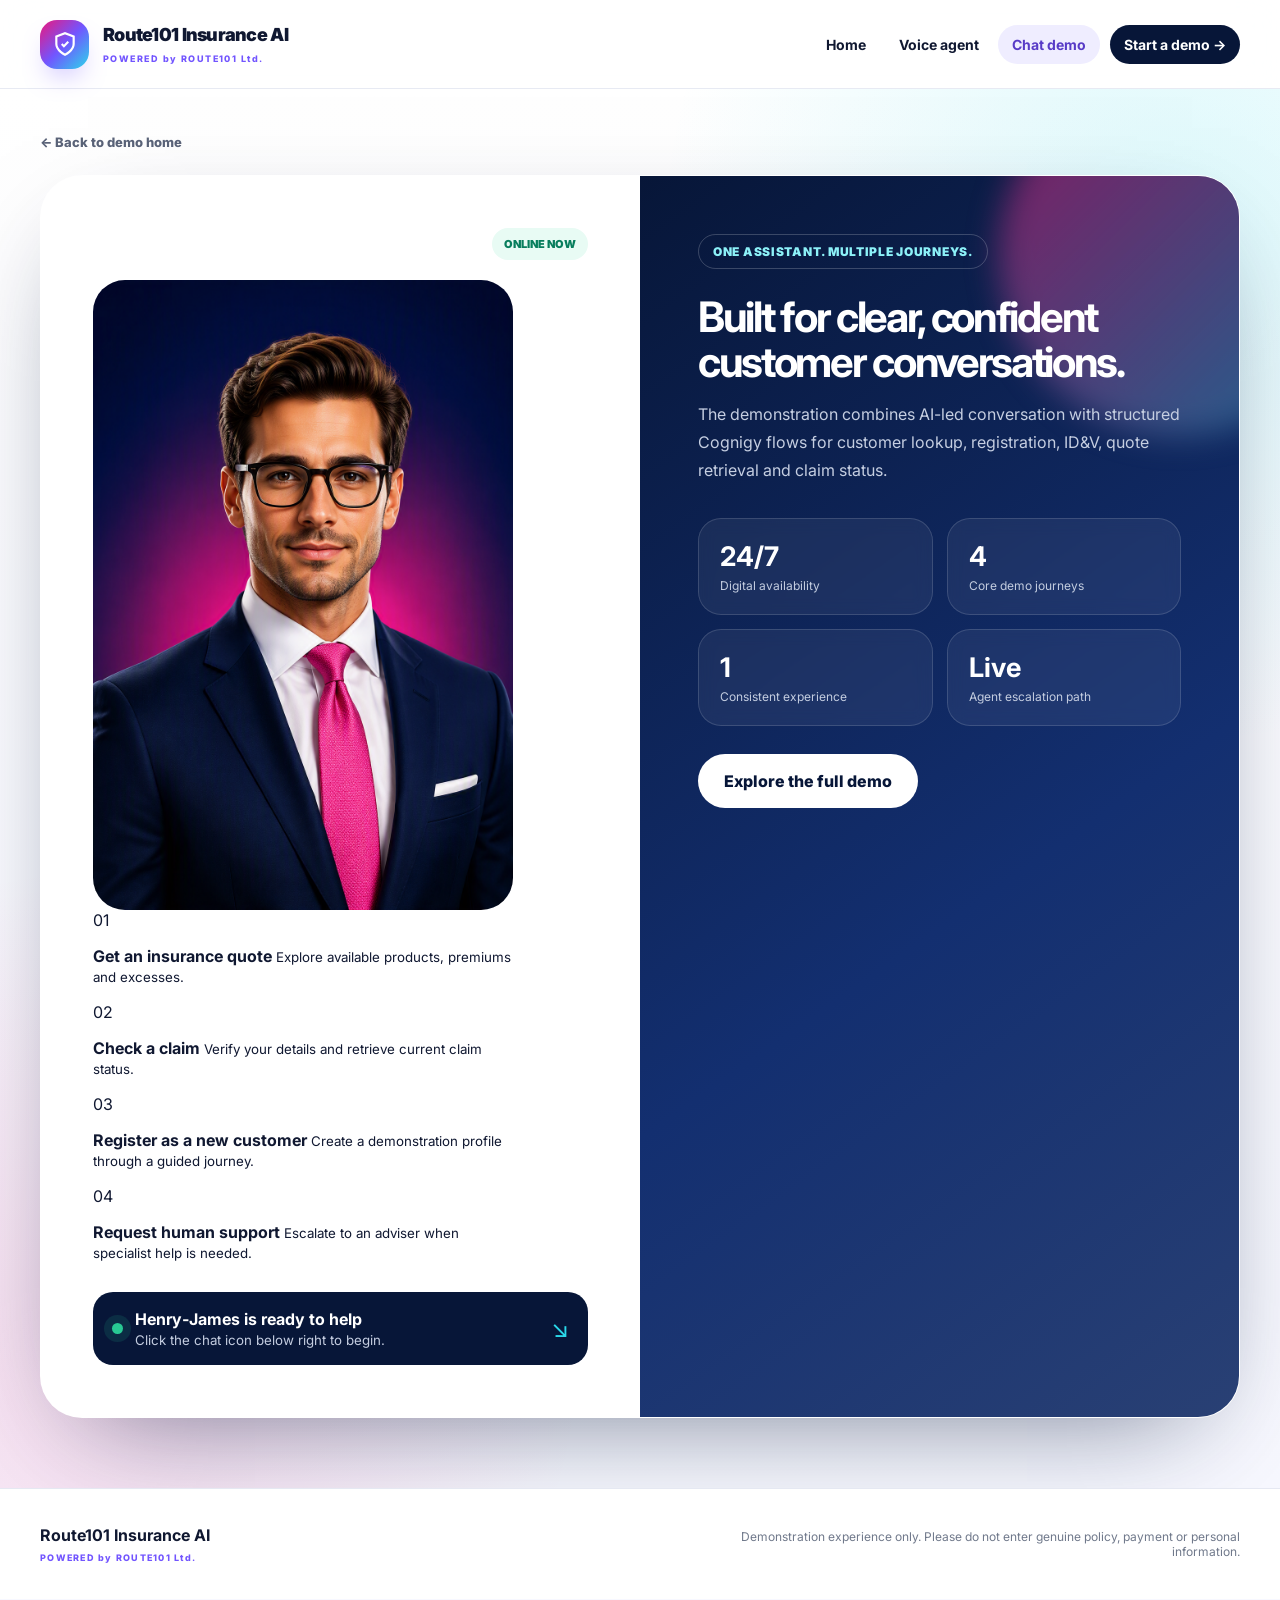
==== chat.html @ 75b2209a "Add files via upload" ====
<!doctype html><html lang="en-GB"><head><meta charset="UTF-8"><meta name="viewport" content="width=device-width,initial-scale=1"><meta name="description" content="Launch the Henry-James Route101 chat demonstration."><meta name="theme-color" content="#071638"><title>Chat with Henry-James | Route101 Insurance AI</title><link rel="stylesheet" href="styles.css"></head><body data-page="chat"><header class="site-header"><div class="wrap nav"><a class="brand" href="index.html" aria-label="Route101 Insurance AI home"><span class="brand-mark"><svg viewBox="0 0 24 24" fill="none" stroke="currentColor" stroke-width="2"><path d="M12 22s8-4 8-10V5l-8-3-8 3v7c0 6 8 10 8 10z"/><path d="m9 12 2 2 4-4"/></svg></span><span class="brand-copy"><span class="brand-title">Route101 Insurance AI</span><span class="brand-subtitle">POWERED by ROUTE101 Ltd.</span></span></a><button class="menu" aria-label="Toggle navigation" aria-expanded="false">☰</button><nav class="nav-links"><a data-page="home" href="index.html">Home</a><a data-page="voice" href="voice.html">Voice agent</a><a data-page="chat" href="chat.html">Chat demo</a><a class="nav-cta" href="chat.html">Start a demo →</a></nav></div></header><main class="experience-page"><section class="experience-hero"><div class="wrap"><a class="back" href="index.html">← Back to demo home</a><div class="experience-shell">

<section class="agent-profile">

    <div class="profile-top">
        <span class="availability">Online now</span>
    </div>

    <div style="margin:20px 0 30px;max-width:420px;">
        <img
            src="henry-james-avatar.png"
            alt="Henry-James"
            style="
                width:100%;
                border-radius:32px;
                display:block;
                boxcorner to start a live
        Cognigy-powered conversation.
    </p>

    <div class="journey-list">

        <div>
            <span>01</span>
            <p>
                <strong>Get an insurance quote</strong>
                <small>
                    Explore available products, premiums and excesses.
                </small>
            </p>
        </div>

        <div>
            <span>02</span>
            <p>
                <strong>Check a claim</strong>
                <small>
                    Verify your details and retrieve current claim status.
                </small>
            </p>
        </div>

        <div>
            <span>03</span>
            <p>
                <strong>Register as a new customer</strong>
                <small>
                    Create a demonstration profile through a guided journey.
                </small>
            </p>
        </div>

        <div>
            <span>04</span>
            <p>
                <strong>Request human support</strong>
                <small>
                    Escalate to an adviser when specialist help is needed.
                </small>
            </p>
        </div>

    </div>

    <div class="chat-callout">

        <span class="pulse-dot"></span>

        <div>
            <strong>
                Henry‑James is ready to help
            </strong>
            <small>
                Click the chat icon below right to begin.
            </small>
        </div>

        <span class="arrow">↘</span>

    </div>

</section>

<aside class="impact-panel"><div class="impact-orb"></div><span class="section-label light">One assistant. Multiple journeys.</span><h2>Built for clear, confident customer conversations.</h2><p>The demonstration combines AI-led conversation with structured Cognigy flows for customer lookup, registration, ID&amp;V, quote retrieval and claim status.</p><div class="metric-grid"><div><strong>24/7</strong><span>Digital availability</span></div><div><strong>4</strong><span>Core demo journeys</span></div><div><strong>1</strong><span>Consistent experience</span></div><div><strong>Live</strong><span>Agent escalation path</span></div></div><a class="btn btn-light" href="index.html">Explore the full demo</a></aside></div></div></section></main><footer class="site-footer"><div class="wrap footer-inner"><div class="footer-brand"><strong>Route101 Insurance AI</strong><span>POWERED by ROUTE101 Ltd.</span></div><p>Demonstration experience only. Please do not enter genuine policy, payment or personal information.</p></div></footer><script src="app.js"></script><script src="https://github.com/Cognigy/Webchat/releases/latest/download/webchat.js"></script>

<script>
initWebchat(
    "https://endpoint-trial.cognigy.ai/45eb8cc95901b9fed5ad94b3d3606852cf27db153ea485f7bff385759d2a6ae8"
);

setTimeout(() => {

    const style = document.createElement("style");

    style.innerHTML = `

        .webchat-toggle-button{
            width:110px !important;
            height:110px !important;
            box-shadow:
                0 0 0 16px rgba(237,23,123,.25),
                0 25px 60px rgba(0,0,0,.35) !important;
        }

        svg.iconAnimationContainer{
            width:80px !important;
            height:80px !important;
        }

        svg.iconAnimationContainer path{
            stroke-width:1.5 !important;
        }

    `;

    document.head.appendChild(style);

},2000);
</script>
``
</body></html>
---- styles.css ----
@import url('https://fonts.googleapis.com/css2?family=Inter:wght@400;500;600;700;800;900&display=swap');
:root{--navy:#071638;--navy2:#0d2458;--pink:#ed177b;--violet:#7255ff;--cyan:#2ad8ea;--paper:#f7f8ff;--ink:#101831;--muted:#667085;--green:#28c993;--line:#e5e8f2;--shadow:0 28px 90px -42px rgba(7,22,56,.48)}*{box-sizing:border-box}html{scroll-behavior:smooth}body{margin:0;background:var(--paper);color:var(--ink);font-family:Inter,system-ui,sans-serif}a{text-decoration:none;color:inherit}.wrap{width:min(1200px,calc(100% - 40px));margin:auto}.site-header{position:sticky;top:0;z-index:50;background:rgba(255,255,255,.9);border-bottom:1px solid rgba(229,232,242,.9);backdrop-filter:blur(18px)}.nav{min-height:88px;display:flex;align-items:center;justify-content:space-between;gap:22px}.brand{display:flex;align-items:center;gap:14px}.brand-mark{width:49px;height:49px;display:grid;place-items:center;border-radius:17px;color:#fff;background:linear-gradient(135deg,var(--pink),var(--violet),var(--cyan));box-shadow:0 14px 30px -15px var(--violet)}.brand-mark svg{width:26px}.brand-copy{display:flex;flex-direction:column}.brand-title{font-size:18px;font-weight:900;letter-spacing:-.04em}.brand-subtitle{margin-top:8px;font-size:9px;font-weight:800;letter-spacing:.16em;color:var(--violet)}.nav-links{display:flex;align-items:center;gap:5px}.nav-links a{padding:11px 14px;border-radius:999px;font-size:14px;font-weight:700}.nav-links a:hover,.nav-links a.active{background:#efedff;color:#583bc7}.nav-links .nav-cta{margin-left:5px;background:var(--navy);color:#fff}.menu{display:none;border:0;background:none;font-size:25px}.hero{padding:84px 0 100px;background:radial-gradient(circle at 10% 4%,rgba(237,23,123,.16),transparent 28%),radial-gradient(circle at 90% 28%,rgba(42,216,234,.17),transparent 28%),linear-gradient(180deg,#fff,var(--paper))}.hero-grid{display:grid;grid-template-columns:1.04fr .96fr;gap:72px;align-items:center}.eyebrow,.section-label{display:inline-flex;padding:9px 14px;border:1px solid #ddd4ff;border-radius:999px;color:#5b3fc2;font-size:12px;font-weight:900;letter-spacing:.06em;text-transform:uppercase}.hero h1{margin:24px 0;font-size:clamp(49px,6.1vw,78px);line-height:.98;letter-spacing:-.065em}.gradient{background:linear-gradient(90deg,var(--pink),var(--violet),#08b9ce);-webkit-background-clip:text;background-clip:text;color:transparent}.lead{max-width:620px;color:var(--muted);font-size:19px;line-height:1.67}.actions{display:flex;flex-wrap:wrap;gap:12px;margin-top:34px}.btn{display:inline-flex;align-items:center;justify-content:center;min-height:54px;padding:0 25px;border:1px solid transparent;border-radius:999px;font-weight:800;transition:.2s}.btn:hover{transform:translateY(-2px)}.btn-primary{background:var(--violet);color:#fff;box-shadow:0 19px 38px -19px rgba(114,85,255,.9)}.btn-secondary{border-color:#cfd4e3;background:#fff}.btn-light{margin-top:28px;background:#fff;color:var(--navy)}.proof{display:flex;flex-wrap:wrap;gap:22px;margin-top:28px;color:#566076;font-size:13px;font-weight:600}.proof span:before{content:'✓';margin-right:7px;color:#05865f}.portrait-wrap{position:relative;max-width:485px;margin-left:auto}.portrait-glow{position:absolute;inset:-18px;border-radius:44px;background:linear-gradient(145deg,rgba(237,23,123,.44),rgba(114,85,255,.2),rgba(42,216,234,.4));filter:blur(24px)}.portrait-card{position:relative;overflow:hidden;min-height:580px;border-radius:40px;background:var(--navy);box-shadow:var(--shadow)}.portrait-card img{position:absolute;width:100%;height:100%;object-fit:cover}.portrait-card:after{content:'';position:absolute;inset:0;background:linear-gradient(180deg,transparent 48%,rgba(3,9,30,.94))}.agent-badge{position:absolute;z-index:2;left:25px;right:25px;bottom:24px;display:flex;justify-content:space-between;padding:18px;border-radius:24px;background:rgba(7,22,56,.75);color:#fff}.agent-badge small{display:block;color:#c5cee3}.online{color:#a8f4db}.wave{position:absolute;z-index:2;left:26px;top:25px;display:flex;gap:4px;align-items:center;height:42px;padding:0 12px;border-radius:999px;background:rgba(7,22,56,.65)}.wave i{width:3px;height:22px;border-radius:8px;background:linear-gradient(var(--pink),var(--cyan));animation:wave 1.1s ease-in-out infinite}.wave i:nth-child(2n){height:32px;animation-delay:.15s}@keyframes wave{50%{transform:scaleY(.4)}}.feature-section{padding:78px 0}.section-intro{text-align:center;max-width:760px;margin:0 auto 36px}.section-intro h2{margin:20px 0 10px;font-size:38px;letter-spacing:-.05em}.section-intro p,.feature p{color:var(--muted);line-height:1.68}.features{display:grid;grid-template-columns:repeat(3,1fr);gap:20px}.feature{padding:30px;border-radius:31px;background:#fff;box-shadow:var(--shadow)}.feature-icon{display:grid;place-items:center;width:50px;height:50px;border-radius:17px;background:#efedff;color:#6548d1;font-size:23px}.site-footer{padding:28px 0;border-top:1px solid var(--line);background:#fff}.footer-inner{display:flex;justify-content:space-between;align-items:center;gap:24px}.footer-brand{display:flex;flex-direction:column}.footer-brand span{margin-top:7px;color:var(--violet);font-size:9px;font-weight:800;letter-spacing:.14em}.footer-inner p{max-width:520px;color:#70798b;font-size:12px;text-align:right}.experience-page{min-height:calc(100vh - 160px);background:radial-gradient(circle at 8% 90%,rgba(237,23,123,.13),transparent 28%),radial-gradient(circle at 92% 10%,rgba(42,216,234,.16),transparent 30%),linear-gradient(180deg,#fff,var(--paper))}.experience-hero{padding:42px 0 70px}.back{display:inline-block;margin-bottom:25px;color:#596277;font-size:13px;font-weight:800}.experience-shell{display:grid;grid-template-columns:1fr 1fr;overflow:hidden;min-height:650px;border:1px solid rgba(255,255,255,.9);border-radius:42px;background:#fff;box-shadow:0 38px 110px -48px rgba(7,22,56,.6)}.agent-profile{padding:52px}.profile-top{
display:flex;
justify-content:flex-end;
margin-bottom:20px;
}.mini-person{position:relative}.mini-person img{
    width:220px;
    height:220px; object-fit:cover;border-radius:26px;box-shadow:0 16px 38px -20px #071638}.status{position:absolute;right:-3px;bottom:1px;width:20px;height:20px;border:4px solid #fff;border-radius:50%;background:var(--green)}.availability{padding:9px 12px;border-radius:999px;background:#e8fbf4;color:#087e5d;font-size:11px;font-weight:900;text-transform:uppercase}.voice-badge{background:#efedff;color:#5b3fc2}.kicker{margin:34px 0 10px;color:#6548d1;font-size:12px;font-weight:900;letter-spacing:.14em;text-transform:uppercase}.agent-profile h1{max-width:560px;margin:0 0 15px;font-size:clamp(42px,5vw,64px);line-height:1;letter-spacing:-.06em}.agent-profile>p{max-width:620px;color:var(--muted);font-size:17px;line-height:1.7}.journey-list{display:grid;gap:10px;margin-top:28px}.journey-list>div{display:flex;align-items:center;gap:14px;padding:14px 16px;border:1px solid var(--line);border-radius:18px;background:#fbfbfe}.journey-list>div>span{display:grid;place-items:center;flex:0 0 38px;height:38px;border-radius:13px;background:#efedff;color:#5b3fc2;font-size:11px;font-weight:900}.journey-list p{display:flex;flex-direction:column;margin:0}.journey-list small{margin-top:4px;color:var(--muted);line-height:1.4}.chat-callout{display:flex;align-items:center;gap:12px;margin-top:24px;padding:17px 19px;border-radius:20px;background:var(--navy);color:#fff}.chat-callout div{display:flex;flex-direction:column}.chat-callout small{margin-top:3px;color:#c4cde0}.pulse-dot{width:11px;height:11px;border-radius:50%;background:var(--green);box-shadow:0 0 0 8px rgba(40,201,147,.13)}.chat-callout .arrow{margin-left:auto;color:var(--cyan);font-size:24px}.impact-panel{position:relative;overflow:hidden;padding:58px;background:linear-gradient(145deg,var(--navy),#132f70 58%,#294074);color:#fff}.impact-orb{position:absolute;right:-120px;top:-100px;width:360px;height:360px;border-radius:50%;background:linear-gradient(135deg,rgba(237,23,123,.55),rgba(42,216,234,.35));filter:blur(16px)}.impact-panel>*:not(.impact-orb){position:relative}.section-label.light{border-color:rgba(255,255,255,.2);color:#8cf1f8}.impact-panel h2{margin:26px 0 16px;font-size:42px;line-height:1.06;letter-spacing:-.055em}.impact-panel>p{color:#c5cee1;line-height:1.75}.metric-grid{display:grid;grid-template-columns:1fr 1fr;gap:14px;margin-top:34px}.metric-grid div{padding:21px;border:1px solid rgba(255,255,255,.14);border-radius:23px;background:rgba(255,255,255,.06);backdrop-filter:blur(8px)}.metric-grid strong{display:block;font-size:27px}.metric-grid span{display:block;margin-top:5px;color:#c4cde0;font-size:12px}.voice-panel{background:linear-gradient(145deg,#30125d,#5c2fa0 58%,#0b708c)}.voice-visual{height:92px;display:flex;align-items:center;justify-content:center;gap:8px;margin:32px 0;border-radius:26px;background:linear-gradient(135deg,#f4f1ff,#ecfbfd)}.voice-visual span{width:6px;border-radius:99px;background:linear-gradient(var(--pink),var(--violet),var(--cyan));animation:voice 1.2s ease-in-out infinite}.voice-visual span:nth-child(1),.voice-visual span:nth-child(9){height:18px}.voice-visual span:nth-child(2),.voice-visual span:nth-child(8){height:34px;animation-delay:.1s}.voice-visual span:nth-child(3),.voice-visual span:nth-child(7){height:52px;animation-delay:.2s}.voice-visual span:nth-child(4),.voice-visual span:nth-child(6){height:68px;animation-delay:.3s}.voice-visual span:nth-child(5){height:78px;animation-delay:.4s}@keyframes voice{50%{transform:scaleY(.35)}}.scenario-stack{display:grid;gap:12px;margin-top:30px}.scenario-stack div{display:flex;flex-direction:column;padding:18px;border:1px solid rgba(255,255,255,.15);border-radius:19px;background:rgba(255,255,255,.07)}.scenario-stack span{margin-top:6px;color:#d4d6e9;font-size:12px}.cognigy-webchat{z-index:1000!important}@media(max-width:900px){.nav-links{display:none}.menu{display:block}.nav-links.open{position:absolute;top:88px;left:0;right:0;display:flex;flex-direction:column;padding:15px;background:#fff}.hero-grid,.features,.experience-shell{grid-template-columns:1fr}.portrait-wrap{width:100%;margin:auto}.impact-panel{min-height:560px}.footer-inner{align-items:flex-start;flex-direction:column}.footer-inner p{text-align:left}}@media(max-width:590px){.wrap{width:calc(100% - 28px)}.hero{padding:56px 0}.hero h1{font-size:46px}.actions{flex-direction:column}.btn{width:100%}.portrait-card{min-height:520px}.agent-profile,.impact-panel{padding:30px 24px}.experience-shell{border-radius:28px}.agent-profile h1,.impact-panel h2{font-size:38px}.metric-grid{grid-template-columns:1fr 1fr}.brand-title{font-size:15px}.brand-subtitle{font-size:8px}}
.hero-chat-avatar{
    position:relative;
    margin:30px 0 35px;
}

.hero-chat-avatar img{
    width:220px;
    height:220px;
    object-fit:cover;
    border-radius:32px;
    box-shadow:
        0 30px 70px rgba(7,22,56,.25);
}

.hero-chat-avatar .status{
    width:26px;
    height:26px;
    right:8px;
    bottom:8px;
}

.premium-chat-launch{
    align-items:center;
    gap:20px;
    padding:24px;
    border-radius:24px;
    background:linear-gradient(
        135deg,
        #071638,
        #173d87
    );
    color:#fff;
    margin-top:28px;
}

.launch-avatar{
    width:95px;
    height:95px;
    object-fit:cover;
    border-radius:24px;
    border:3px solid rgba(255,255,255,.1);
}

.launch-copy{
    display:flex;
    flex-direction:column;
}

.live-badge{
    display:inline-block;
    width:fit-content;
    margin-bottom:10px;
    padding:6px 12px;
    border-radius:999px;
    background:#28c993;
    color:#071638;
    font-size:11px;
    font-weight:900;
    letter-spacing:.08em;
}

.launch-copy strong{
    font-size:28px;
    margin-bottom:6px;
}

.launch-copy small{
    color:#d4def3;
    font-size:14px;
}

.launch-direction{
    margin-top:12px;
    color:#8cf1f8;
    font-size:15px;
    font-weight:700;
    animation:chatHint 2s infinite;
}

@keyframes chatHint{
    50%{
        transform:translateX(8px);
    }
}

@media(max-width:590px){

    .hero-chat-avatar img{
        width:170px;
        height:170px;
    }

    .premium-chat-launch{
        flex-direction:column;
        text-align:center;
    }

    .launch-copy strong{
        font-size:22px;
    }
}
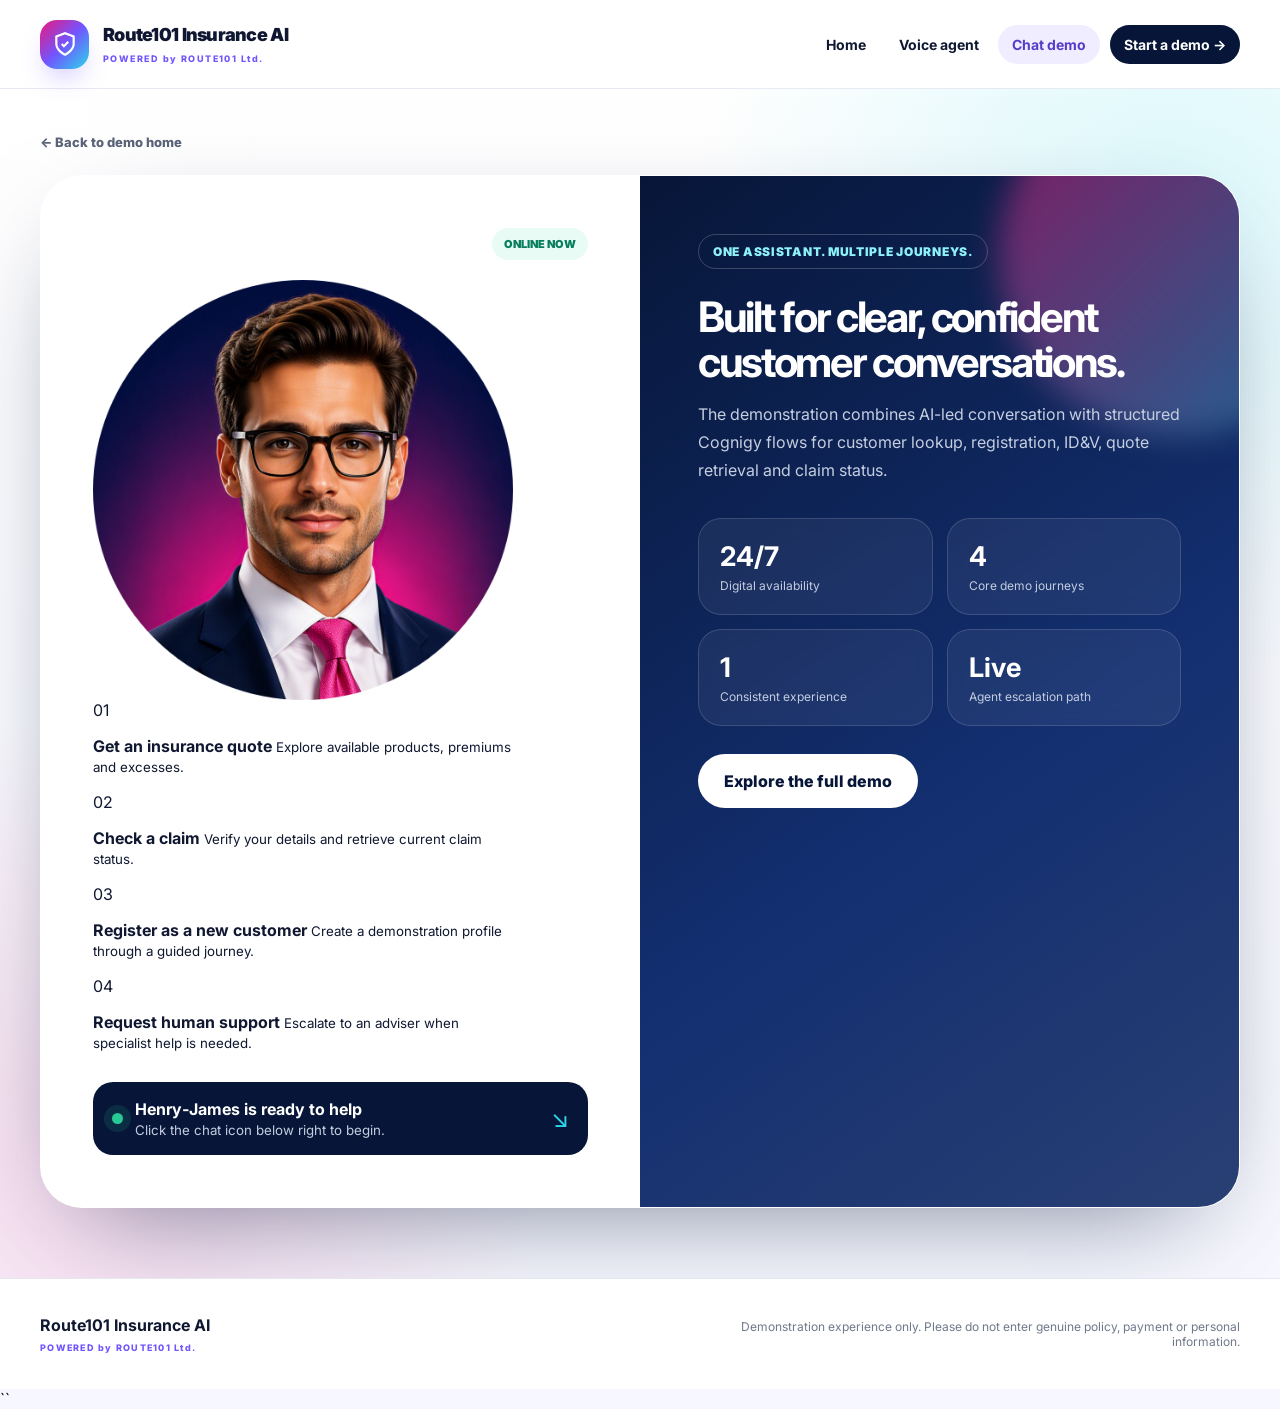
==== commit f1483562: "Add files via upload" ====
--- a/chat.html
+++ b/chat.html
@@ -93,29 +93,17 @@
     const style = document.createElement("style");
 
     style.innerHTML = `
-
-        .webchat-toggle-button{
-            width:110px !important;
-            height:110px !important;
-            box-shadow:
-                0 0 0 16px rgba(237,23,123,.25),
-                0 25px 60px rgba(0,0,0,.35) !important;
-        }
-
-        svg.iconAnimationContainer{
-            width:80px !important;
-            height:80px !important;
-        }
-
-        svg.iconAnimationContainer path{
-            stroke-width:1.5 !important;
-        }
+	
+    [data-cognigy-webchat-root] button{
+        width:120px !important;
+        height:120px !important;
+    }
 
     `;
 
     document.head.appendChild(style);
 
-},2000);
+},3000);
 </script>
 ``
 </body></html>
